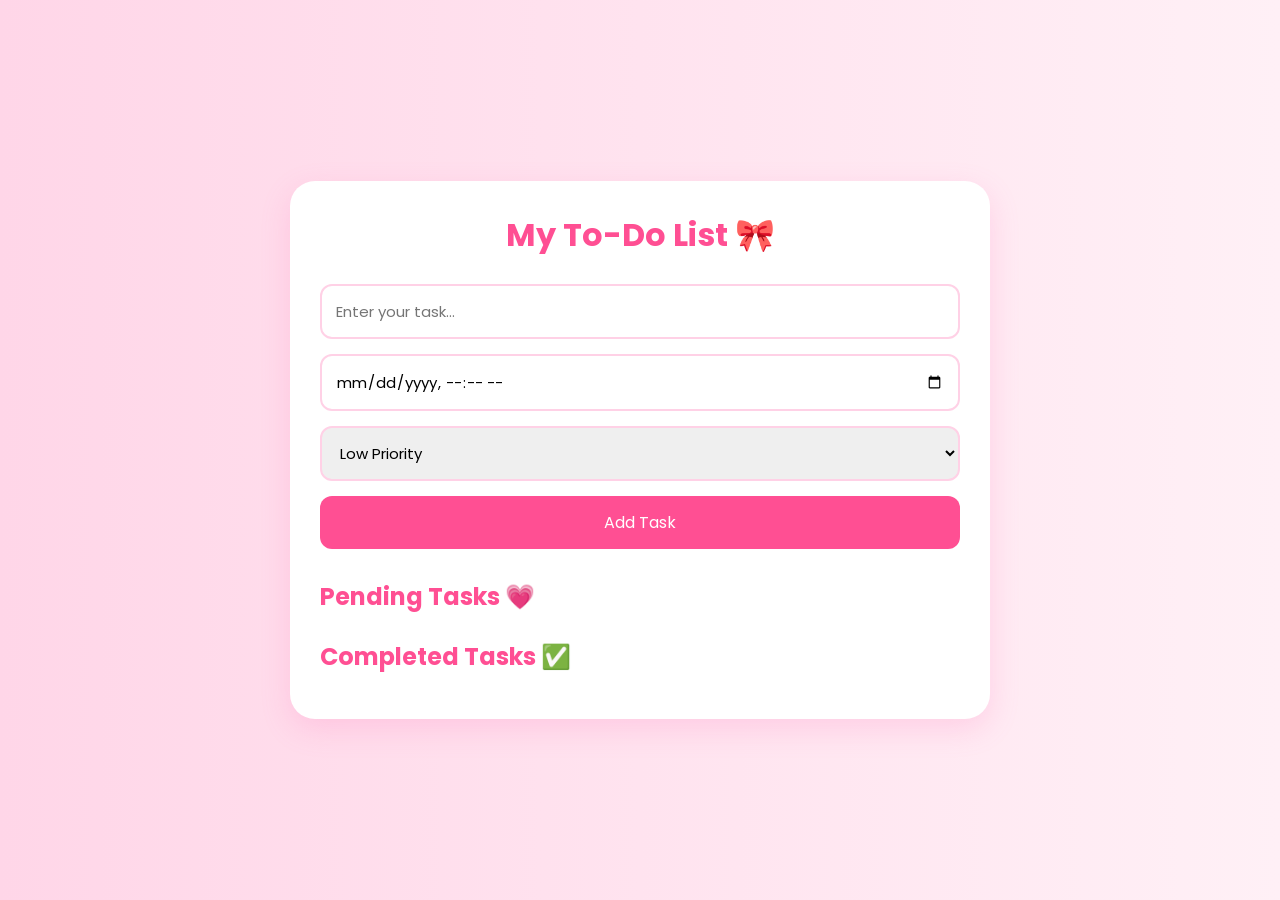
==== index.html @ 8083b51f "Added premium To-Do App" ====
<!DOCTYPE html>
<html lang="en">
<head>
    <meta charset="UTF-8" />
    <meta name="viewport" content="width=device-width, initial-scale=1.0" />
    <title>Pink To-Do App</title>

    <!-- Google Font -->
    <link href="https://fonts.googleapis.com/css2?family=Poppins:wght@300;400;500;600&display=swap" rel="stylesheet">

    <!-- CSS -->
    <link rel="stylesheet" href="style.css">
</head>
<body>

    <div class="container">

        <h1>My To-Do List 🎀</h1>

        <!-- Input Section -->
        <div class="todo-input">
            <input type="text" id="taskInput" placeholder="Enter your task..." />

            <input type="datetime-local" id="taskDate">

            <select id="priority">
                <option value="Low">Low Priority</option>
                <option value="Medium">Medium Priority</option>
                <option value="High">High Priority</option>
            </select>

            <button id="addTaskBtn">Add Task</button>
        </div>

        <!-- Pending Tasks -->
        <div class="task-section">
            <h2>Pending Tasks 💗</h2>
            <ul id="pendingTasks"></ul>
        </div>

        <!-- Completed Tasks -->
        <div class="task-section">
            <h2>Completed Tasks ✅</h2>
            <ul id="completedTasks"></ul>
        </div>

    </div>

    <script src="script.js"></script>

</body>
</html>
---- style.css ----
*{
    margin: 0;
    padding: 0;
    box-sizing: border-box;
    font-family: 'Poppins', sans-serif;
}

body{
    background: linear-gradient(to right, #ffd6e8, #fff0f6);
    min-height: 100vh;
    display: flex;
    justify-content: center;
    align-items: center;
    padding: 20px;
}

.container{
    width: 100%;
    max-width: 700px;
    background: white;
    padding: 30px;
    border-radius: 25px;
    box-shadow: 0 10px 30px rgba(255, 105, 180, 0.2);
}

h1{
    text-align: center;
    margin-bottom: 25px;
    color: #ff4f93;
}

.todo-input{
    display: flex;
    flex-direction: column;
    gap: 15px;
    margin-bottom: 30px;
}

.todo-input input,
.todo-input select{
    padding: 14px;
    border: 2px solid #ffd1e6;
    border-radius: 12px;
    outline: none;
    font-size: 15px;
}

.todo-input button{
    padding: 14px;
    border: none;
    border-radius: 12px;
    background: #ff4f93;
    color: white;
    font-size: 16px;
    cursor: pointer;
    transition: 0.3s;
}

.todo-input button:hover{
    background: #ff2f7d;
}

.task-section{
    margin-top: 25px;
}

.task-section h2{
    margin-bottom: 15px;
    color: #ff4f93;
}

ul{
    list-style: none;
}

li{
    background: #fff5fa;
    padding: 15px;
    border-radius: 15px;
    margin-bottom: 15px;
    display: flex;
    justify-content: space-between;
    align-items: center;
    flex-wrap: wrap;
    gap: 10px;
    border-left: 5px solid #ff4f93;
}

.task-info{
    display: flex;
    flex-direction: column;
}

.task-buttons{
    display: flex;
    gap: 10px;
}

.task-buttons button{
    border: none;
    padding: 8px 12px;
    border-radius: 8px;
    cursor: pointer;
    color: white;
}

.complete-btn{
    background: #4CAF50;
}

.edit-btn{
    background: #ff9800;
}

.delete-btn{
    background: #f44336;
}

.priority{
    font-size: 13px;
    margin-top: 5px;
    color: #777;
}

@media(max-width: 600px){

    .container{
        padding: 20px;
    }

    li{
        flex-direction: column;
        align-items: flex-start;
    }

    .task-buttons{
        width: 100%;
        justify-content: flex-start;
    }
}
.low{
    border-left: 5px solid #4CAF50;
}

.medium{
    border-left: 5px solid #ff9800;
}

.high{
    border-left: 5px solid #f44336;
}
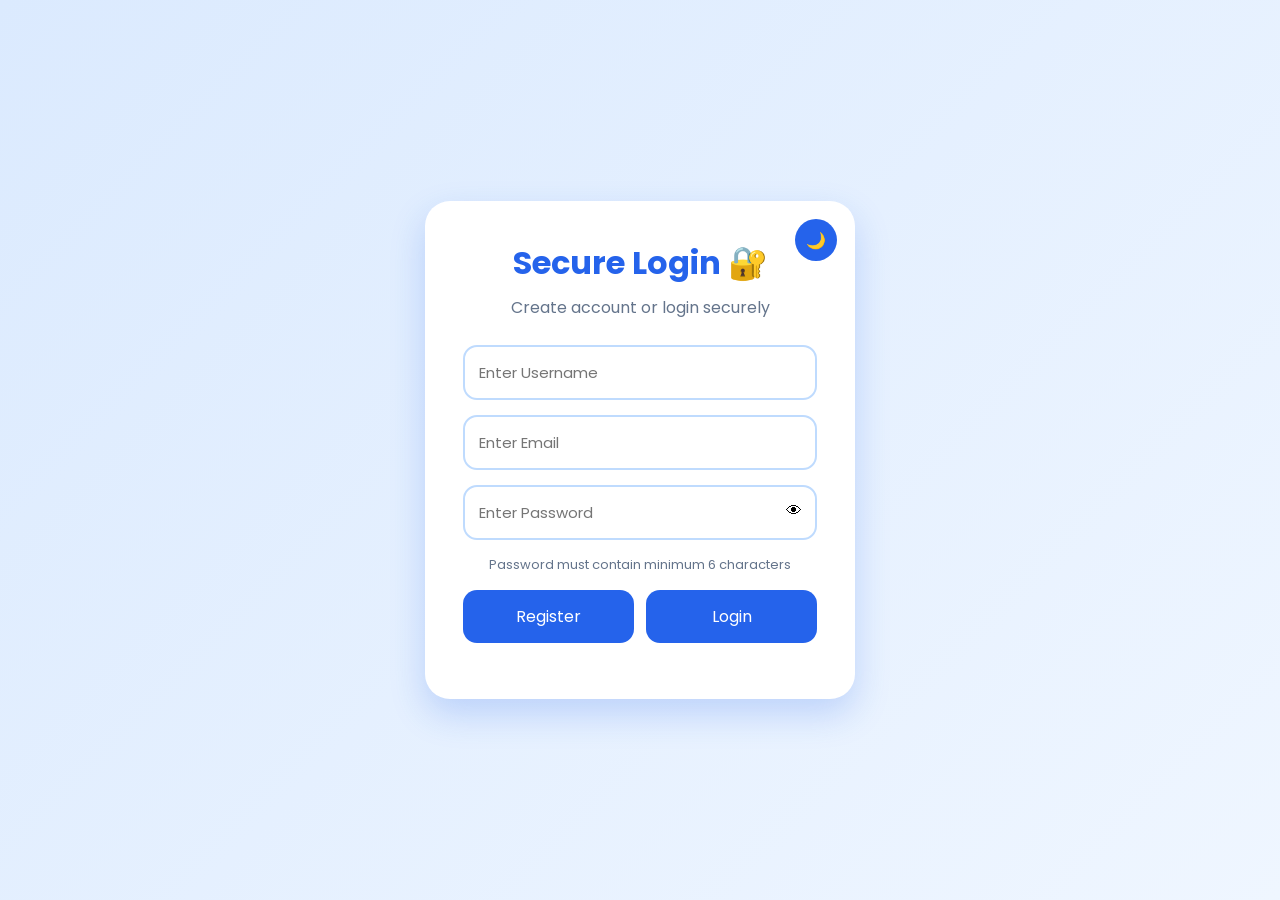
==== commit 52ab35be: "Added Login Authentication Project" ====
--- a/index.html
+++ b/index.html
@@ -1,52 +1,42 @@
 <!DOCTYPE html>
 <html lang="en">
 <head>
-    <meta charset="UTF-8" />
-    <meta name="viewport" content="width=device-width, initial-scale=1.0" />
-    <title>Pink To-Do App</title>
-
-    <!-- Google Font -->
-    <link href="https://fonts.googleapis.com/css2?family=Poppins:wght@300;400;500;600&display=swap" rel="stylesheet">
-
-    <!-- CSS -->
+    <meta charset="UTF-8">
+    <meta name="viewport" content="width=device-width, initial-scale=1.0">
+    <title>Login Authentication</title>
     <link rel="stylesheet" href="style.css">
+    <link href="https://fonts.googleapis.com/css2?family=Poppins:wght@300;400;500;600;700&display=swap" rel="stylesheet">
 </head>
 <body>
 
-    <div class="container">
+<div class="container">
+    <div class="form-box">
 
-        <h1>My To-Do List 🎀</h1>
+        <button class="theme-btn" onclick="toggleTheme()">🌙</button>
 
-        <!-- Input Section -->
-        <div class="todo-input">
-            <input type="text" id="taskInput" placeholder="Enter your task..." />
+        <h1>Secure Login 🔐</h1>
+        <p class="subtitle">Create account or login securely</p>
 
-            <input type="datetime-local" id="taskDate">
+        <input type="text" id="username" placeholder="Enter Username">
+        <input type="email" id="email" placeholder="Enter Email">
 
-            <select id="priority">
-                <option value="Low">Low Priority</option>
-                <option value="Medium">Medium Priority</option>
-                <option value="High">High Priority</option>
-            </select>
-
-            <button id="addTaskBtn">Add Task</button>
+        <div class="password-box">
+            <input type="password" id="password" placeholder="Enter Password">
+            <span onclick="togglePassword()">👁</span>
         </div>
 
-        <!-- Pending Tasks -->
-        <div class="task-section">
-            <h2>Pending Tasks 💗</h2>
-            <ul id="pendingTasks"></ul>
+        <p class="hint">Password must contain minimum 6 characters</p>
+
+        <div class="buttons">
+            <button onclick="registerUser()">Register</button>
+            <button onclick="loginUser()">Login</button>
         </div>
 
-        <!-- Completed Tasks -->
-        <div class="task-section">
-            <h2>Completed Tasks ✅</h2>
-            <ul id="completedTasks"></ul>
-        </div>
+        <p id="message"></p>
 
     </div>
+</div>
 
-    <script src="script.js"></script>
-
+<script src="script.js"></script>
 </body>
 </html>
--- a/style.css
+++ b/style.css
@@ -6,146 +6,208 @@
 }
 
 body{
-    background: linear-gradient(to right, #ffd6e8, #fff0f6);
     min-height: 100vh;
+    background: linear-gradient(135deg, #dbeafe, #eff6ff);
     display: flex;
     justify-content: center;
     align-items: center;
-    padding: 20px;
+    transition: 0.4s ease;
 }
 
 .container{
     width: 100%;
-    max-width: 700px;
+    padding: 20px;
+}
+
+.form-box{
+    position: relative;
+    max-width: 430px;
+    margin: auto;
     background: white;
-    padding: 30px;
+    padding: 38px;
     border-radius: 25px;
-    box-shadow: 0 10px 30px rgba(255, 105, 180, 0.2);
+    box-shadow: 0 15px 35px rgba(37, 99, 235, 0.22);
+    text-align: center;
+    animation: fadeUp 0.8s ease;
+}
+
+@keyframes fadeUp{
+    from{
+        opacity: 0;
+        transform: translateY(25px);
+    }
+    to{
+        opacity: 1;
+        transform: translateY(0);
+    }
+}
+
+.theme-btn{
+    position: absolute;
+    top: 18px;
+    right: 18px;
+    width: 42px;
+    height: 42px;
+    border-radius: 50%;
+    padding: 0;
 }
 
 h1{
-    text-align: center;
+    color: #2563eb;
+    margin-bottom: 8px;
+}
+
+.subtitle{
+    color: #64748b;
     margin-bottom: 25px;
-    color: #ff4f93;
-}
-
-.todo-input{
-    display: flex;
-    flex-direction: column;
-    gap: 15px;
-    margin-bottom: 30px;
-}
-
-.todo-input input,
-.todo-input select{
+}
+
+input{
+    width: 100%;
     padding: 14px;
-    border: 2px solid #ffd1e6;
-    border-radius: 12px;
+    margin-bottom: 15px;
+    border: 2px solid #bfdbfe;
+    border-radius: 14px;
     outline: none;
     font-size: 15px;
 }
 
-.todo-input button{
+input:focus{
+    border-color: #2563eb;
+    box-shadow: 0 0 8px rgba(37, 99, 235, 0.18);
+}
+
+.password-box{
+    position: relative;
+}
+
+.password-box input{
+    padding-right: 45px;
+}
+
+.password-box span{
+    position: absolute;
+    right: 15px;
+    top: 13px;
+    cursor: pointer;
+}
+
+.hint{
+    font-size: 13px;
+    color: #64748b;
+    margin-bottom: 15px;
+}
+
+.buttons{
+    display: flex;
+    gap: 12px;
+}
+
+button{
+    width: 100%;
     padding: 14px;
     border: none;
-    border-radius: 12px;
-    background: #ff4f93;
+    border-radius: 14px;
+    background: #2563eb;
     color: white;
     font-size: 16px;
     cursor: pointer;
     transition: 0.3s;
 }
 
-.todo-input button:hover{
-    background: #ff2f7d;
-}
-
-.task-section{
-    margin-top: 25px;
-}
-
-.task-section h2{
-    margin-bottom: 15px;
-    color: #ff4f93;
-}
-
-ul{
-    list-style: none;
-}
-
-li{
-    background: #fff5fa;
-    padding: 15px;
-    border-radius: 15px;
-    margin-bottom: 15px;
-    display: flex;
-    justify-content: space-between;
-    align-items: center;
-    flex-wrap: wrap;
-    gap: 10px;
-    border-left: 5px solid #ff4f93;
-}
-
-.task-info{
-    display: flex;
-    flex-direction: column;
-}
-
-.task-buttons{
-    display: flex;
-    gap: 10px;
-}
-
-.task-buttons button{
-    border: none;
-    padding: 8px 12px;
-    border-radius: 8px;
-    cursor: pointer;
+button:hover{
+    background: #1d4ed8;
+    transform: translateY(-2px);
+}
+
+#message{
+    margin-top: 18px;
+    font-weight: 500;
+}
+
+.success{
+    color: green;
+}
+
+.error{
+    color: red;
+}
+
+/* Dashboard */
+.dashboard-card{
+    max-width: 650px;
+}
+
+.profile-icon{
+    font-size: 55px;
+    margin-bottom: 10px;
+}
+
+.dashboard-grid{
+    display: grid;
+    grid-template-columns: repeat(3, 1fr);
+    gap: 15px;
+    margin: 25px 0;
+}
+
+.dash-box{
+    background: #eff6ff;
+    padding: 18px;
+    border-radius: 18px;
+    color: #2563eb;
+    font-weight: 600;
+}
+
+/* Dark Mode */
+body.dark{
+    background: linear-gradient(135deg, #0f172a, #1e293b);
+}
+
+body.dark .form-box{
+    background: #111827;
+    box-shadow: 0 15px 35px rgba(0, 0, 0, 0.4);
+}
+
+body.dark h1{
+    color: #60a5fa;
+}
+
+body.dark .subtitle,
+body.dark .hint{
+    color: #cbd5e1;
+}
+
+body.dark input{
+    background: #1f2937;
     color: white;
-}
-
-.complete-btn{
-    background: #4CAF50;
-}
-
-.edit-btn{
-    background: #ff9800;
-}
-
-.delete-btn{
-    background: #f44336;
-}
-
-.priority{
-    font-size: 13px;
-    margin-top: 5px;
-    color: #777;
-}
-
-@media(max-width: 600px){
-
-    .container{
-        padding: 20px;
-    }
-
-    li{
+    border-color: #334155;
+}
+
+body.dark input::placeholder{
+    color: #94a3b8;
+}
+
+body.dark button{
+    background: #3b82f6;
+}
+
+body.dark button:hover{
+    background: #2563eb;
+}
+
+body.dark .dash-box{
+    background: #1f2937;
+    color: #93c5fd;
+}
+
+@media(max-width: 500px){
+    .form-box{
+        padding: 30px 22px;
+    }
+
+    .buttons,
+    .dashboard-grid{
+        grid-template-columns: 1fr;
         flex-direction: column;
-        align-items: flex-start;
-    }
-
-    .task-buttons{
-        width: 100%;
-        justify-content: flex-start;
-    }
-}
-.low{
-    border-left: 5px solid #4CAF50;
-}
-
-.medium{
-    border-left: 5px solid #ff9800;
-}
-
-.high{
-    border-left: 5px solid #f44336;
+    }
 }
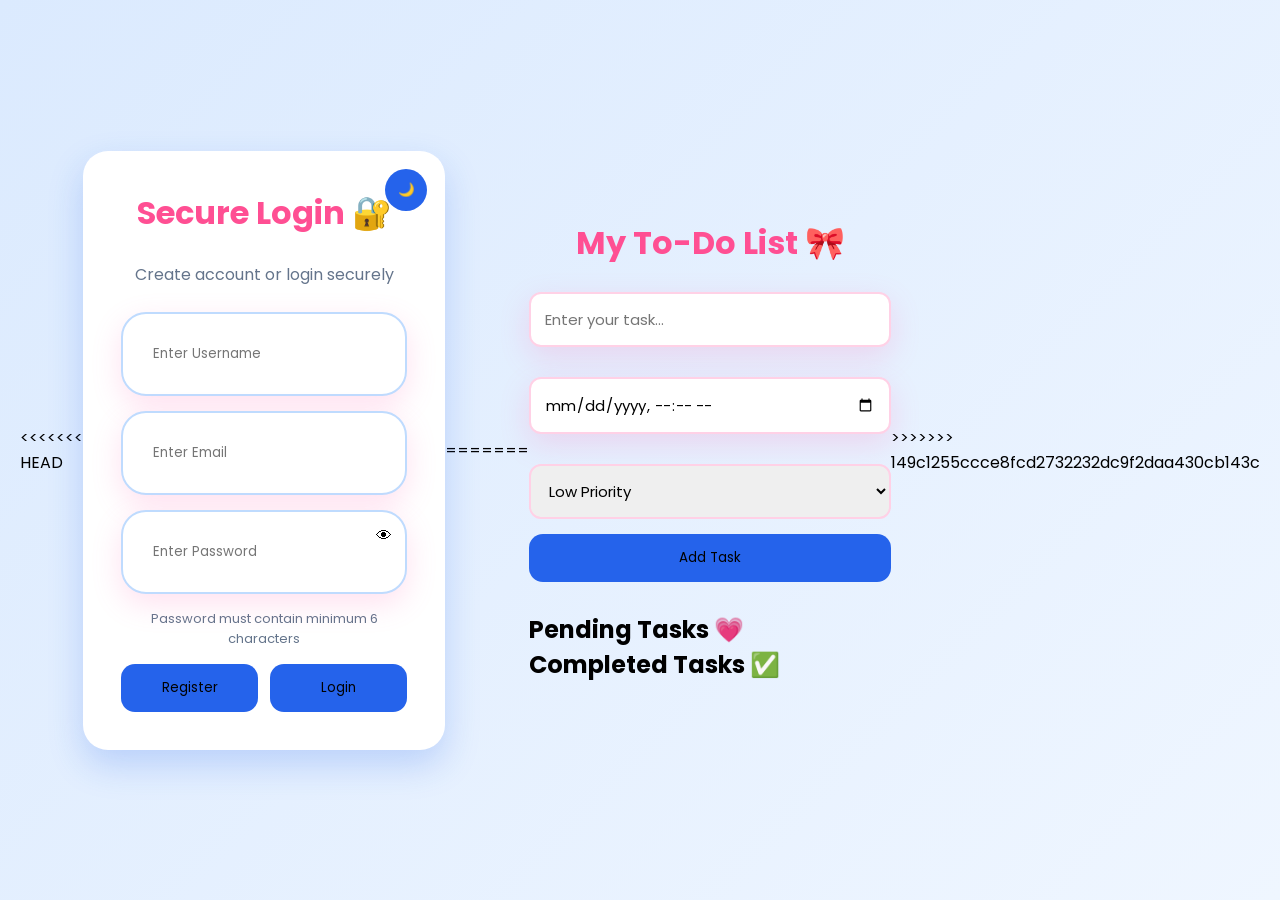
==== commit 31f955df: "Merged Task3 and Task4" ====
--- a/index.html
+++ b/index.html
@@ -1,6 +1,7 @@
 <!DOCTYPE html>
 <html lang="en">
 <head>
+<<<<<<< HEAD
     <meta charset="UTF-8">
     <meta name="viewport" content="width=device-width, initial-scale=1.0">
     <title>Login Authentication</title>
@@ -38,5 +39,54 @@
 </div>
 
 <script src="script.js"></script>
+=======
+    <meta charset="UTF-8" />
+    <meta name="viewport" content="width=device-width, initial-scale=1.0" />
+    <title>Pink To-Do App</title>
+
+    <!-- Google Font -->
+    <link href="https://fonts.googleapis.com/css2?family=Poppins:wght@300;400;500;600&display=swap" rel="stylesheet">
+
+    <!-- CSS -->
+    <link rel="stylesheet" href="style.css">
+</head>
+<body>
+
+    <div class="container">
+
+        <h1>My To-Do List 🎀</h1>
+
+        <!-- Input Section -->
+        <div class="todo-input">
+            <input type="text" id="taskInput" placeholder="Enter your task..." />
+
+            <input type="datetime-local" id="taskDate">
+
+            <select id="priority">
+                <option value="Low">Low Priority</option>
+                <option value="Medium">Medium Priority</option>
+                <option value="High">High Priority</option>
+            </select>
+
+            <button id="addTaskBtn">Add Task</button>
+        </div>
+
+        <!-- Pending Tasks -->
+        <div class="task-section">
+            <h2>Pending Tasks 💗</h2>
+            <ul id="pendingTasks"></ul>
+        </div>
+
+        <!-- Completed Tasks -->
+        <div class="task-section">
+            <h2>Completed Tasks ✅</h2>
+            <ul id="completedTasks"></ul>
+        </div>
+
+    </div>
+
+    <script src="script.js"></script>
+
+>>>>>>> 149c1255ccce8fcd2732232dc9f2daa430cb143c
 </body>
 </html>
--- a/style.css
+++ b/style.css
@@ -6,16 +6,26 @@
 }
 
 body{
+<<<<<<< HEAD
     min-height: 100vh;
     background: linear-gradient(135deg, #dbeafe, #eff6ff);
     display: flex;
     justify-content: center;
     align-items: center;
     transition: 0.4s ease;
+=======
+    background: linear-gradient(to right, #ffd6e8, #fff0f6);
+    min-height: 100vh;
+    display: flex;
+    justify-content: center;
+    align-items: center;
+    padding: 20px;
+>>>>>>> 149c1255ccce8fcd2732232dc9f2daa430cb143c
 }
 
 .container{
     width: 100%;
+<<<<<<< HEAD
     padding: 20px;
 }
 
@@ -68,10 +78,38 @@
     margin-bottom: 15px;
     border: 2px solid #bfdbfe;
     border-radius: 14px;
+=======
+    max-width: 700px;
+    background: white;
+    padding: 30px;
+    border-radius: 25px;
+    box-shadow: 0 10px 30px rgba(255, 105, 180, 0.2);
+}
+
+h1{
+    text-align: center;
+    margin-bottom: 25px;
+    color: #ff4f93;
+}
+
+.todo-input{
+    display: flex;
+    flex-direction: column;
+    gap: 15px;
+    margin-bottom: 30px;
+}
+
+.todo-input input,
+.todo-input select{
+    padding: 14px;
+    border: 2px solid #ffd1e6;
+    border-radius: 12px;
+>>>>>>> 149c1255ccce8fcd2732232dc9f2daa430cb143c
     outline: none;
     font-size: 15px;
 }
 
+<<<<<<< HEAD
 input:focus{
     border-color: #2563eb;
     box-shadow: 0 0 8px rgba(37, 99, 235, 0.18);
@@ -109,12 +147,20 @@
     border: none;
     border-radius: 14px;
     background: #2563eb;
+=======
+.todo-input button{
+    padding: 14px;
+    border: none;
+    border-radius: 12px;
+    background: #ff4f93;
+>>>>>>> 149c1255ccce8fcd2732232dc9f2daa430cb143c
     color: white;
     font-size: 16px;
     cursor: pointer;
     transition: 0.3s;
 }
 
+<<<<<<< HEAD
 button:hover{
     background: #1d4ed8;
     transform: translateY(-2px);
@@ -210,4 +256,98 @@
         grid-template-columns: 1fr;
         flex-direction: column;
     }
+=======
+.todo-input button:hover{
+    background: #ff2f7d;
+}
+
+.task-section{
+    margin-top: 25px;
+}
+
+.task-section h2{
+    margin-bottom: 15px;
+    color: #ff4f93;
+}
+
+ul{
+    list-style: none;
+}
+
+li{
+    background: #fff5fa;
+    padding: 15px;
+    border-radius: 15px;
+    margin-bottom: 15px;
+    display: flex;
+    justify-content: space-between;
+    align-items: center;
+    flex-wrap: wrap;
+    gap: 10px;
+    border-left: 5px solid #ff4f93;
+}
+
+.task-info{
+    display: flex;
+    flex-direction: column;
+}
+
+.task-buttons{
+    display: flex;
+    gap: 10px;
+}
+
+.task-buttons button{
+    border: none;
+    padding: 8px 12px;
+    border-radius: 8px;
+    cursor: pointer;
+    color: white;
+}
+
+.complete-btn{
+    background: #4CAF50;
+}
+
+.edit-btn{
+    background: #ff9800;
+}
+
+.delete-btn{
+    background: #f44336;
+}
+
+.priority{
+    font-size: 13px;
+    margin-top: 5px;
+    color: #777;
+}
+
+@media(max-width: 600px){
+
+    .container{
+        padding: 20px;
+    }
+
+    li{
+        flex-direction: column;
+        align-items: flex-start;
+    }
+
+    .task-buttons{
+        width: 100%;
+        justify-content: flex-start;
+    }
+}
+.low{
+    border-left: 5px solid #4CAF50;
+}
+
+.medium{
+    border-left: 5px solid #ff9800;
+}
+
+.high{
+    border-left: 5px solid #f44336;
+>>>>>>> 149c1255ccce8fcd2732232dc9f2daa430cb143c
 }
--- a/style.css
+++ b/style.css
@@ -6,16 +6,26 @@
 }
 
 body{
+<<<<<<< HEAD
     min-height: 100vh;
     background: linear-gradient(135deg, #dbeafe, #eff6ff);
     display: flex;
     justify-content: center;
     align-items: center;
     transition: 0.4s ease;
+=======
+    background: linear-gradient(to right, #ffd6e8, #fff0f6);
+    min-height: 100vh;
+    display: flex;
+    justify-content: center;
+    align-items: center;
+    padding: 20px;
+>>>>>>> 149c1255ccce8fcd2732232dc9f2daa430cb143c
 }
 
 .container{
     width: 100%;
+<<<<<<< HEAD
     padding: 20px;
 }
 
@@ -68,10 +78,38 @@
     margin-bottom: 15px;
     border: 2px solid #bfdbfe;
     border-radius: 14px;
+=======
+    max-width: 700px;
+    background: white;
+    padding: 30px;
+    border-radius: 25px;
+    box-shadow: 0 10px 30px rgba(255, 105, 180, 0.2);
+}
+
+h1{
+    text-align: center;
+    margin-bottom: 25px;
+    color: #ff4f93;
+}
+
+.todo-input{
+    display: flex;
+    flex-direction: column;
+    gap: 15px;
+    margin-bottom: 30px;
+}
+
+.todo-input input,
+.todo-input select{
+    padding: 14px;
+    border: 2px solid #ffd1e6;
+    border-radius: 12px;
+>>>>>>> 149c1255ccce8fcd2732232dc9f2daa430cb143c
     outline: none;
     font-size: 15px;
 }
 
+<<<<<<< HEAD
 input:focus{
     border-color: #2563eb;
     box-shadow: 0 0 8px rgba(37, 99, 235, 0.18);
@@ -109,12 +147,20 @@
     border: none;
     border-radius: 14px;
     background: #2563eb;
+=======
+.todo-input button{
+    padding: 14px;
+    border: none;
+    border-radius: 12px;
+    background: #ff4f93;
+>>>>>>> 149c1255ccce8fcd2732232dc9f2daa430cb143c
     color: white;
     font-size: 16px;
     cursor: pointer;
     transition: 0.3s;
 }
 
+<<<<<<< HEAD
 button:hover{
     background: #1d4ed8;
     transform: translateY(-2px);
@@ -210,4 +256,98 @@
         grid-template-columns: 1fr;
         flex-direction: column;
     }
+=======
+.todo-input button:hover{
+    background: #ff2f7d;
+}
+
+.task-section{
+    margin-top: 25px;
+}
+
+.task-section h2{
+    margin-bottom: 15px;
+    color: #ff4f93;
+}
+
+ul{
+    list-style: none;
+}
+
+li{
+    background: #fff5fa;
+    padding: 15px;
+    border-radius: 15px;
+    margin-bottom: 15px;
+    display: flex;
+    justify-content: space-between;
+    align-items: center;
+    flex-wrap: wrap;
+    gap: 10px;
+    border-left: 5px solid #ff4f93;
+}
+
+.task-info{
+    display: flex;
+    flex-direction: column;
+}
+
+.task-buttons{
+    display: flex;
+    gap: 10px;
+}
+
+.task-buttons button{
+    border: none;
+    padding: 8px 12px;
+    border-radius: 8px;
+    cursor: pointer;
+    color: white;
+}
+
+.complete-btn{
+    background: #4CAF50;
+}
+
+.edit-btn{
+    background: #ff9800;
+}
+
+.delete-btn{
+    background: #f44336;
+}
+
+.priority{
+    font-size: 13px;
+    margin-top: 5px;
+    color: #777;
+}
+
+@media(max-width: 600px){
+
+    .container{
+        padding: 20px;
+    }
+
+    li{
+        flex-direction: column;
+        align-items: flex-start;
+    }
+
+    .task-buttons{
+        width: 100%;
+        justify-content: flex-start;
+    }
+}
+.low{
+    border-left: 5px solid #4CAF50;
+}
+
+.medium{
+    border-left: 5px solid #ff9800;
+}
+
+.high{
+    border-left: 5px solid #f44336;
+>>>>>>> 149c1255ccce8fcd2732232dc9f2daa430cb143c
 }
